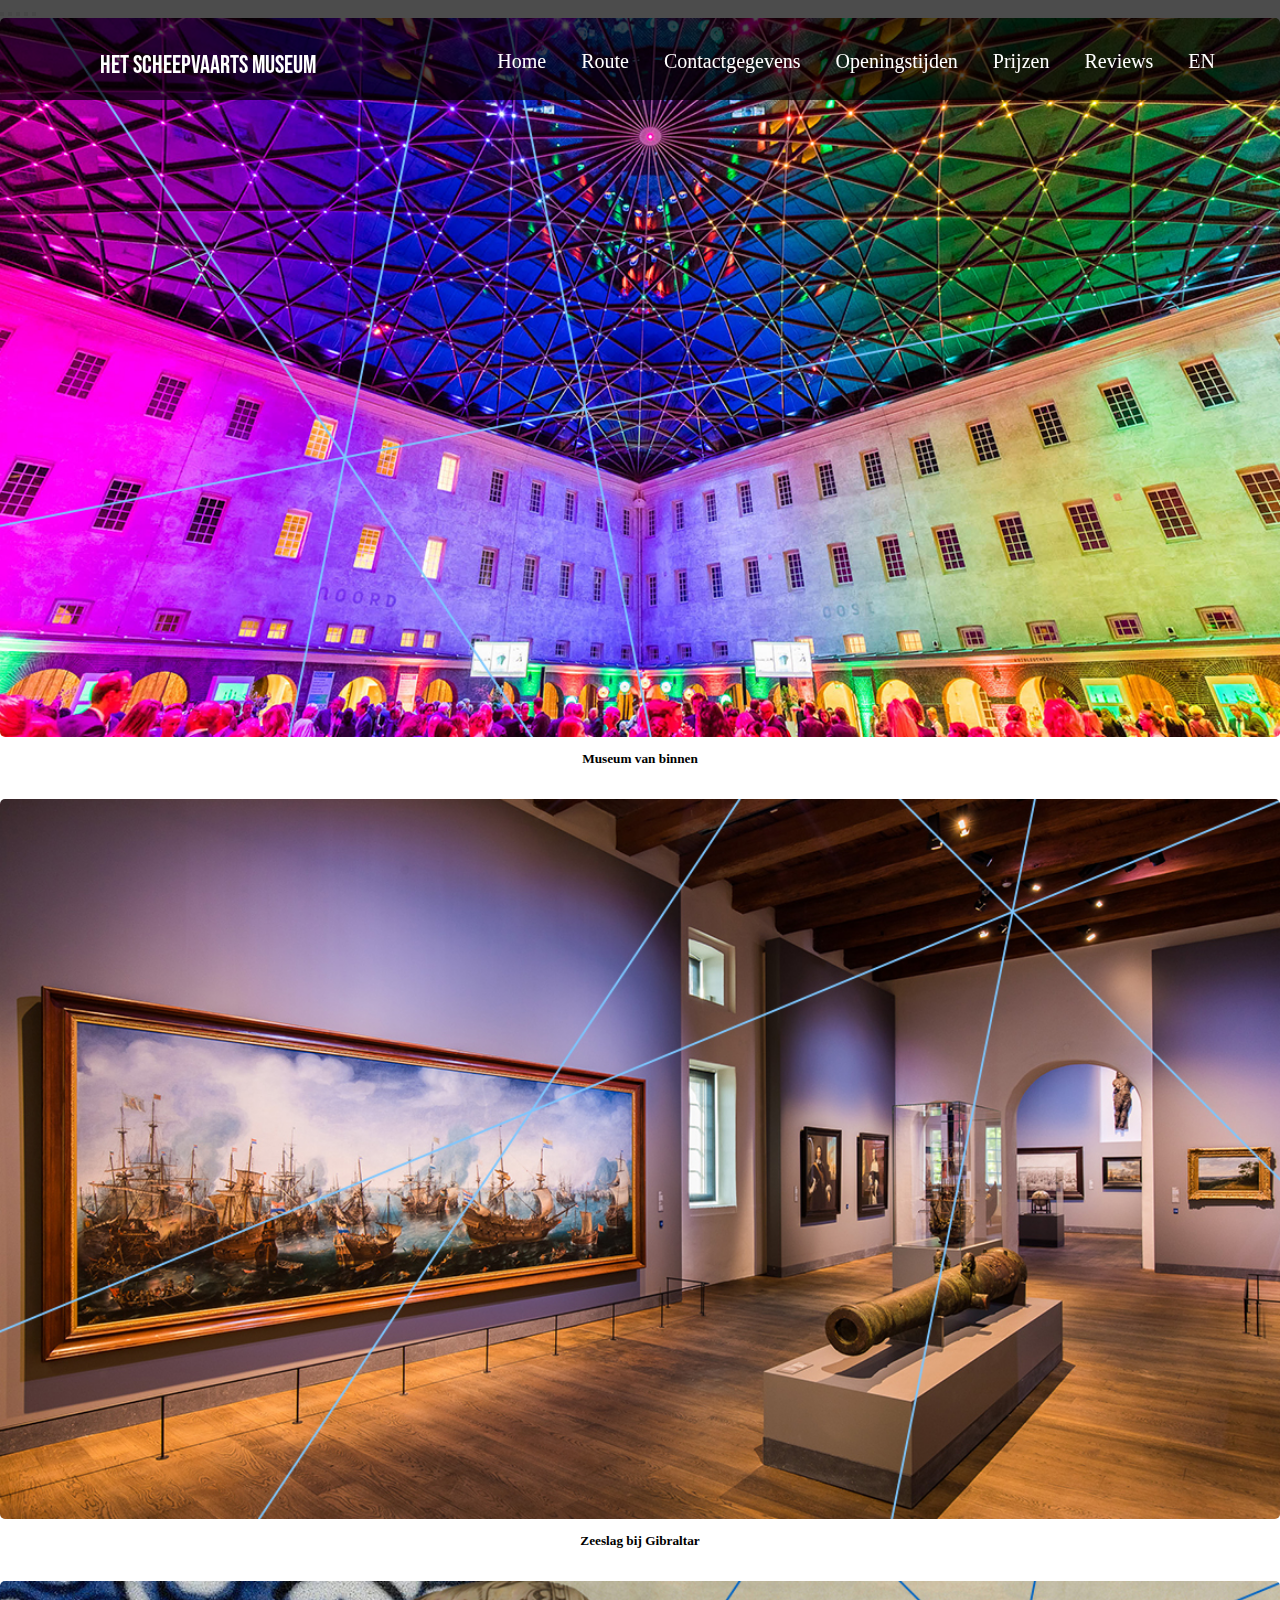
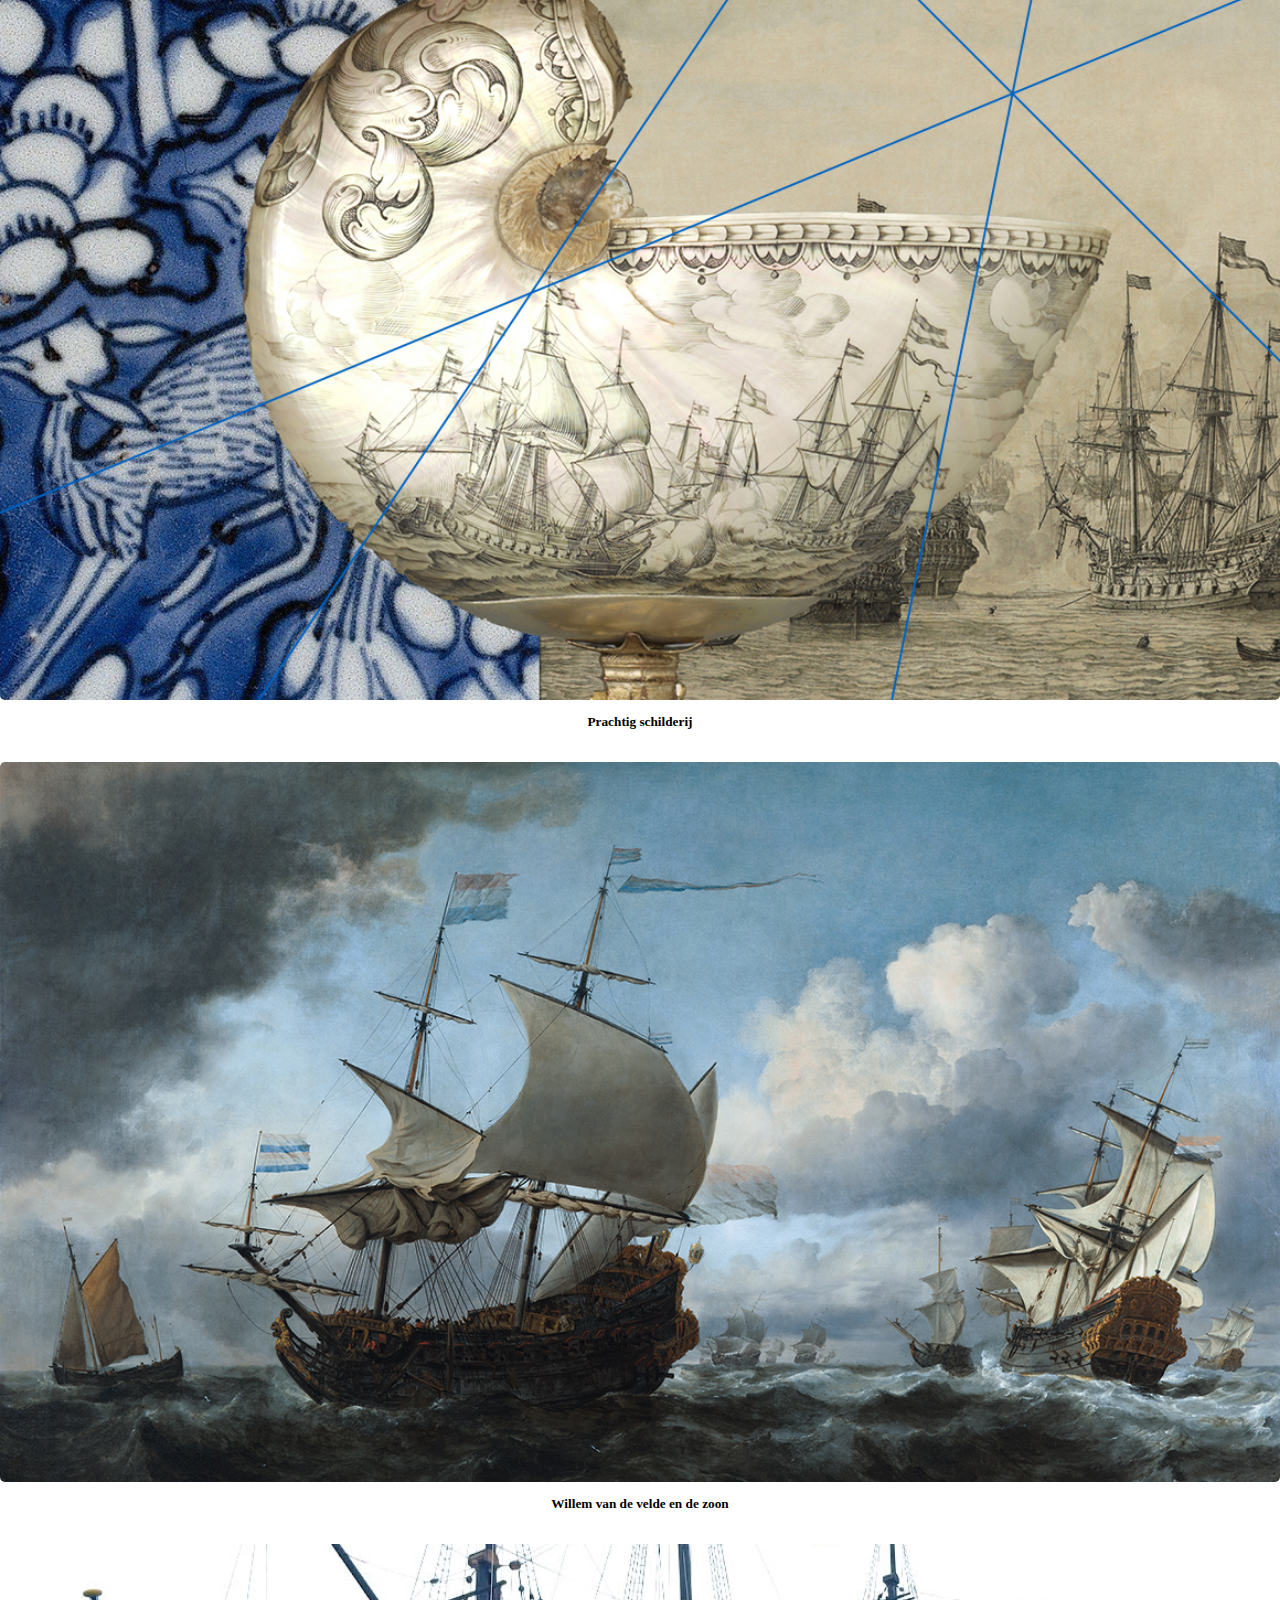
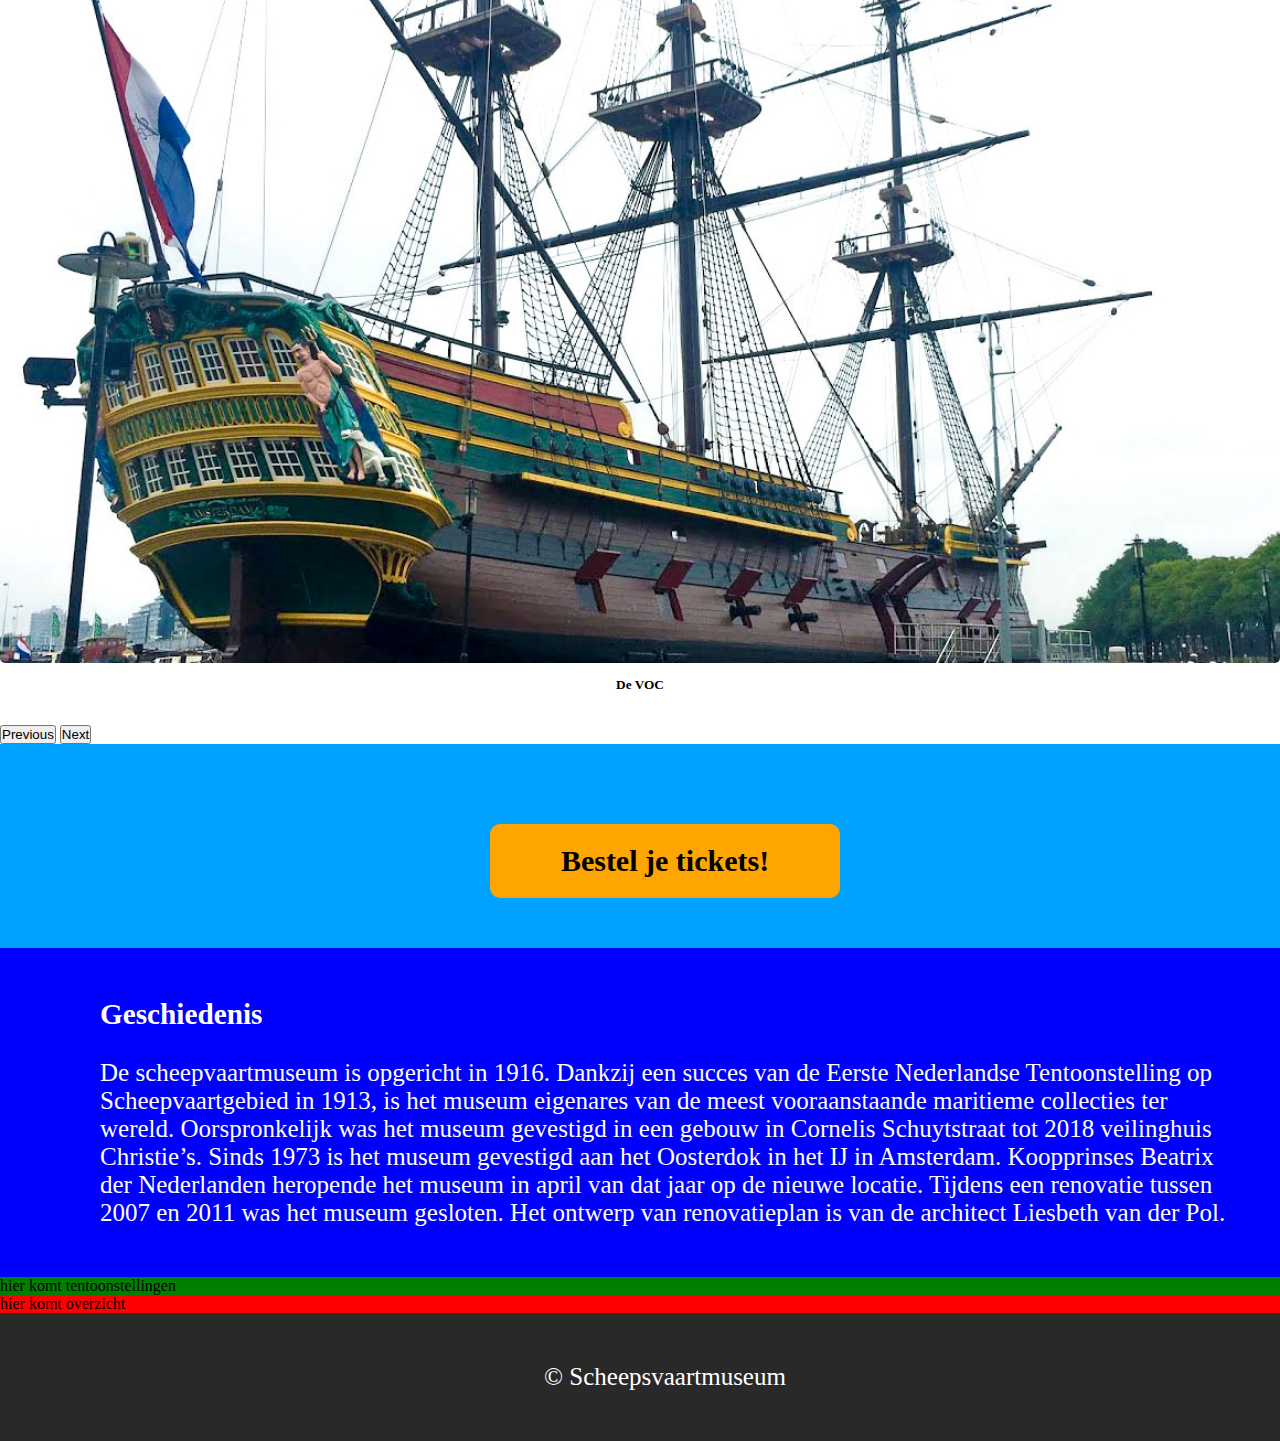
==== index.html @ 56d88766 "nieuwe mappen" ====
<!DOCTYPE html>
<html lang="nl">
<head>
    <meta charset="UTF-8">
    <meta http-equiv="X-UA-Compatible" content="IE=edge">
    <meta name="viewport" content="width=device-width, initial-scale=1.0">
    <title>Scheepsvaartmuseum</title>
    <link href="https://fonts.googleapis.com/css2?family=Aclonica&family=Bebas+Neue&display=swap" rel="stylesheet">
    <link rel="stylesheet" href="css/index.css">
    <link href="https://cdn.jsdelivr.net/npm/bootstrap@5.1.3/dist/css/bootstrap.min.css" rel="stylesheet" integrity="sha384-1BmE4kWBq78iYhFldvKuhfTAU6auU8tT94WrHftjDbrCEXSU1oBoqyl2QvZ6jIW3" crossorigin="anonymous">
    <script src="https://cdn.jsdelivr.net/npm/bootstrap@5.1.3/dist/js/bootstrap.bundle.min.js" integrity="sha384-ka7Sk0Gln4gmtz2MlQnikT1wXgYsOg+OMhuP+IlRH9sENBO0LRn5q+8nbTov4+1p" crossorigin="anonymous"></script>
    <link rel="stylesheet" href="css/style.css">
<head>
<body>
<!-- Header begin -->
    <header>
        <div class="logo">
            <a href="index.html">Het Scheepvaarts Museum</a>
            <div class="nav_bar">
                <ul>
                    <li><a href="index.html">Home</a></li>
                    <li><a href=".html">Route</a></li>
                    <li><a href=".html">Contactgegevens</a></li>
                    <li><a href=".html">Openingstijden</a></li>
                    <li><a href=".html">Prijzen</a></li>
                    <li><a href="reviews.html">Reviews</a></li>
                    <li><a href="eni.html">EN</a></li>
                </ul>
            </div>
        </div> 
    </header>
<!-- Header einde -->

<!-- Slideshow begin -->
    <div id="carouselExampleCaptions" class="carousel slide" data-bs-ride="carousel">
        <div class="carousel-indicators">
          <button type="button" data-bs-target="#carouselExampleCaptions" data-bs-slide-to="0" class="active" aria-current="true" aria-label="Slide 1"></button>
          <button type="button" data-bs-target="#carouselExampleCaptions" data-bs-slide-to="1" aria-label="Slide 2"></button>
          <button type="button" data-bs-target="#carouselExampleCaptions" data-bs-slide-to="2" aria-label="Slide 3"></button>
          <button type="button" data-bs-target="#carouselExampleCaptions" data-bs-slide-to="3" aria-label="Slide 4"></button>
          <button type="button" data-bs-target="#carouselExampleCaptions" data-bs-slide-to="4" aria-label="Slide 5"></button>
        </div>

        <div class="carousel-inner">
          <div class="carousel-item active">
              <img src="img/f-1.jpg" class="d-block w-100" alt="...">
            <div class="carousel-caption d-none d-md-block">
              <h5>Museum van binnen</h5>
              <h3 class="slidercolortekst">Hier zie je een prachtige foto van de Scheepvaart Museum van binnenuit!</h3>
            </div>
          </div>

          <div class="carousel-item">
            <img src="img/f-2.jpg" class="d-block w-100" alt="...">
            <div class="carousel-caption d-none d-md-block">
              <h5>Zeeslag bij Gibraltar</h5>
              <h3 class="slidercolortekst">Op deze foto zie je de grootste schilderij van de collectie van het Scheepsvaartmuseum namelijk de Zeeslag bij Gibraltar!</h3>
            </div>
          </div>

          <div class="carousel-item">
            <img src="img/f-3.jpg" class="d-block w-100" alt="...">
            <div class="carousel-caption d-none d-md-block">
              <h5>Prachtig schilderij</h5>
              <h3 class="slidercolortekst">Hier zie je nog een prachtig schilderij van het collectie in de Scheepsvaartmuseum</h3>
            </div>
          </div>

          <div class="carousel-item">
            <img src="img/f-4.jpg" class="d-block w-100" alt="...">
            <div class="carousel-caption d-none d-md-block">
              <h5>Willem van de velde en de zoon</h5>
              <h3 class="slidercolortekst">Dit is één van de schilderijen van Willem van de velde en de zoon!</h3>
            </div>
          </div>

          <div class="carousel-item">
            <img src="img/f-5.jpg" class="d-block w-100" alt="...">
            <div class="carousel-caption d-none d-md-block">
              <h5>De VOC</h5>
              <h3 class="slidercolortekst">Bij Het Scheepvaart Museum is er een replica van de VOC te vinden!</h3>
            </div>
          </div>
        </div>

        <button class="carousel-control-prev" type="button" data-bs-target="#carouselExampleCaptions" data-bs-slide="prev">
          <span class="carousel-control-prev-icon" aria-hidden="true"></span>
          <span class="visually-hidden">Previous</span>
        </button>
        <button class="carousel-control-next" type="button" data-bs-target="#carouselExampleCaptions" data-bs-slide="next">
          <span class="carousel-control-next-icon" aria-hidden="true"></span>
          <span class="visually-hidden">Next</span>
        </button>
    </div>
<!-- Slideshow einde -->
    <article>
<!-- Tickets begin -->
            <div class="ticketsbg">
                <div class="watistedoen">
                    <a  id="ticket" class="tickets" href="https://tickets.hetscheepvaartmuseum.nl/nl/tickets"><b>Bestel je tickets!</b></a>
                </div>
            </div>    
<!-- Tickets einde -->

<!-- Geschiedenis begin -->
            <div class="achtergrond1">
                <div class="geschiedenisbg">
                    <div class="watistedoen">
                        <h3><b>Geschiedenis</b></h3>
                        <br>    De scheepvaartmuseum is opgericht in 1916.
                                Dankzij een succes van de Eerste Nederlandse Tentoonstelling op Scheepvaartgebied in 1913,
                                is het museum eigenares van de meest vooraanstaande maritieme collecties ter wereld.
                                Oorspronkelijk was het museum gevestigd in een gebouw in Cornelis Schuytstraat tot 2018 veilinghuis Christie’s.
                                Sinds 1973 is het museum gevestigd aan het Oosterdok in het IJ in Amsterdam.
                                Koopprinses Beatrix der Nederlanden heropende het museum in april van dat jaar op de nieuwe locatie.
                                Tijdens een renovatie tussen 2007 en 2011 was het museum gesloten.
                                Het ontwerp van renovatieplan is van de architect Liesbeth van der Pol.
                    </div>
                </div>
            </div>
<!-- Geschiedenis einde -->
        
<!-- Tentoonstellingen begin -->
            <div class="tentoonstelling">
                hier komt tentoonstellingen
            </div>
<!-- Tentoonstellingen einde -->

<!-- Overzicht begin-->
            <div class="overzicht">
                hier komt overzicht
            </div>
<!-- Overzicht einde-->        
    </article>
<!-- Footer begin -->
    <footer>
        <p class="watistedoen">© Scheepsvaartmuseum</p>
    </footer>
<!-- Footer begin -->
</body>
</html>
---- css/style.css ----
*{
    margin: 0;
    padding: 0;
    box-sizing: border-box;
}

header{
    height: 100px;
    background: rgba(0,0,0,0.7);
    width: 100%;
    z-index: 12;
    position: fixed;
}

.logo{
    font-family: 'Bebas Neue';
    font-size: 25px;
    padding: 50px;
    margin-left: 50px;
}

.logo10{
    font-family: 'Bebas Neue';
    font-size: 25px;
    padding: 50px;
    margin-left: 50px;
}

.logo a{
    color: #fff;
    text-decoration: none;
}

.logo a:hover{
    color: #fff;
}

.logo2{
    font-family: 'Bebas Neue';
    font-size: 25px;
    padding: 50px;
    margin-left: 50px;
}

.logo2 a{
    color: #fff;
    text-decoration: none;
}

.logo2 a:hover{
    color: #fff;
}

.nav_bar{
    font-family: 'poppins';
    font-size: 20px;
    float: right;
    list-style: none;
}

.nav_bar li{
    display: inline-block;
}

.nav_bar li a{
    padding: 15px;
}

.nav_bar li a:hover{
    background: #7D7A7A;
    color: #fff;
    border: 1px solid #000;
    border-radius: 5px;
    border-width: 0 auto;
}

article{
    width:100%;
    margin: 0 auto;
}

.ticketsbg{
    background: rgb(0, 162, 255)
}

.geschiedenisbg{
    background: rgb(0, 0, 255);
    color: white;
}

.geschiedenis{
    background: rgb(0, 0, 255);
    color: white;
    text-align: center;
}

.tentoonstelling{
    background: green;
}

.overzicht{
    background: red;
}

.watistedoen{
    font-size: 25px;
    padding: 50px;
    margin-left: 50px;
}

.carsousel-item img{
    -webkit-backgournd-size: cover;
    background-size: cover;
    background-position: center center;
    background-repeat: no-repeat;
    width: auto;
    height: 100vh;
    filter: brightness(80%)
}

.box{
    background: rgba(0,0,0,0.5);
    width: 100%;
    padding: 25px;
}

.box p{
    text-align: justify;
}

.padding{
    border-top: 1px solid black;
    display: flex;
}

.box-1{
    width: 300px;
    height: 400px;
    background-repeat: no-repeat;
    background-size: cover;
    box-shadow: 2px 2px 12px rgba(0,0,0,0.3);
    display: flex;
    justify-content: center;
    align-items: center;
    flex-direction: column;
    border-radius: 11%;
}
  
.box-2{
    width: 300px;
    height: 400px;
    background-repeat: no-repeat;
    background-size: cover;
    box-shadow: 2px 2px 12px rgba(0,0,0,0.3);
    display: flex;
    justify-content: center;
    align-items: center;
    flex-direction: column;
    border-radius: 11%;
}
  
.box-3{
    width: 300px;
    height: 400px;
    background-repeat: no-repeat;
    background-size: cover;
    box-shadow: 2px 2px 12px rgba(0,0,0,0.3);
    display: flex;
    justify-content: center;
    align-items: center;
    flex-direction: column;
    border-radius: 11%;
}
  
.box-container{
    display: flex;
    justify-content: space-evenly;
}
  
  
.box-1 span{
    width: 40px;
    height: 40px;
    border-radius: 50%;
    background-color: blue;
    display: flex;
    justify-content: center;
    align-items: center;
    font-family: calibri;
    font-weight: bold;
}
  
.box-2 span{
    width: 40px;
    height: 40px;
    border-radius: 50%;
    background-color: blue;
    display: flex;
    justify-content: center;
    align-items: center;
    font-family: calibri;
    font-weight: bold;
}

.box-3 span{
    width: 40px;
    height: 40px;
    border-radius: 50%;
    background-color: blue;
    display: flex;
    justify-content: center;
    align-items: center;
    font-family: calibri;
    font-weight: bold;
}

.box-1 p:nth-child(2){
    color: blue;
    font-family: calibri;
    font-size: 23px;
    line-height: 29px
}
  
.box-2 p:nth-child(2){
    color: blue;
    font-family: calibri;
    font-size: 23px;
    line-height: 29px
}

.box-3 p:nth-child(2){
    color: blue;
    font-family: calibri;
    font-size: 23px;
    line-height: 29px
}

.box-1 p:nth-child(2){
    font-family: calibri;
    text-align: center;
    width: 230px;
    margin: 0px 0px 20px 0px;
    color: #8f8f8f8f;
}

.box-2 p:nth-child(2){
    font-family: calibri;
    text-align: center;
    width: 230px;
    margin: 0px 0px 20px 0px;
    color: #8f8f8f8f;
}
   
.box-3 p:nth-child(2){
    font-family: calibri;
    text-align: center;
    width: 230px;
    margin: 0px 0px 20px 0px;
    color: #8f8f8f8f;
}

footer{
    background: rgb(41, 41, 41);
    left: 0;
    bottom: 0;
    width: 100%;
    text-align: center;
}

footer > p{
    color: white;
}

.tickets:hover{
    transform: scale(1.05);
}

.tickets{
    margin: auto;
    width: 350px;
    display: flex;
    flex-basis: 31%;
    background: orange;
    border-radius: 10px;
    margin-bottom: 0;
    padding: 20px 12px;
    box-sizing: border-box;
    margin-top: 30px;
    font-size: 30px;
    color: black;
    font-style: normal;
    align-items: center;
    justify-content: center;
    text-decoration: none;
}

img{
    width: 100%;
    border-radius: 5px;
    transition: 0.2s transform;
    object-fit: cover;
}

.slidercolortekst{
    color: white;
}

h5{
    text-align: center;
    font-weight: 600;
    margin: 10px 0;
}

.extra{
    height: 110px;
}

@media screen and (max-width: 600px){
    h1{
        font-size: 180%;
    }
    footer > p{
        width: 100vw;
        padding-left: 600px;
    }
    .nav_bar{
        width: 100%;
        position: absolute;
        top: 75px;
        right: 0;
        z-index: 2;
    }
    .nav_bar li{
        display: block;
        margin-top: 10px;
        margin-bottom: 10px;
    }
    .nav_bar li a{
        color: #fff;
    }
}

@media screen and (max-width:600px){
    body{
        font-size: 16px;
        width: 100vw;
    }
    .content{
        width: 80%;
    }
    .content > h1{
        font-size: 180%;
    }
    .fotoslider{
        width: auto;
        height: 375;
    }   
    footer > p{
        width: 100vw;
        padding-left: 60px;
    }
    .row{
        display:block;
    }
    .box-container{
        display: block;
    }
}
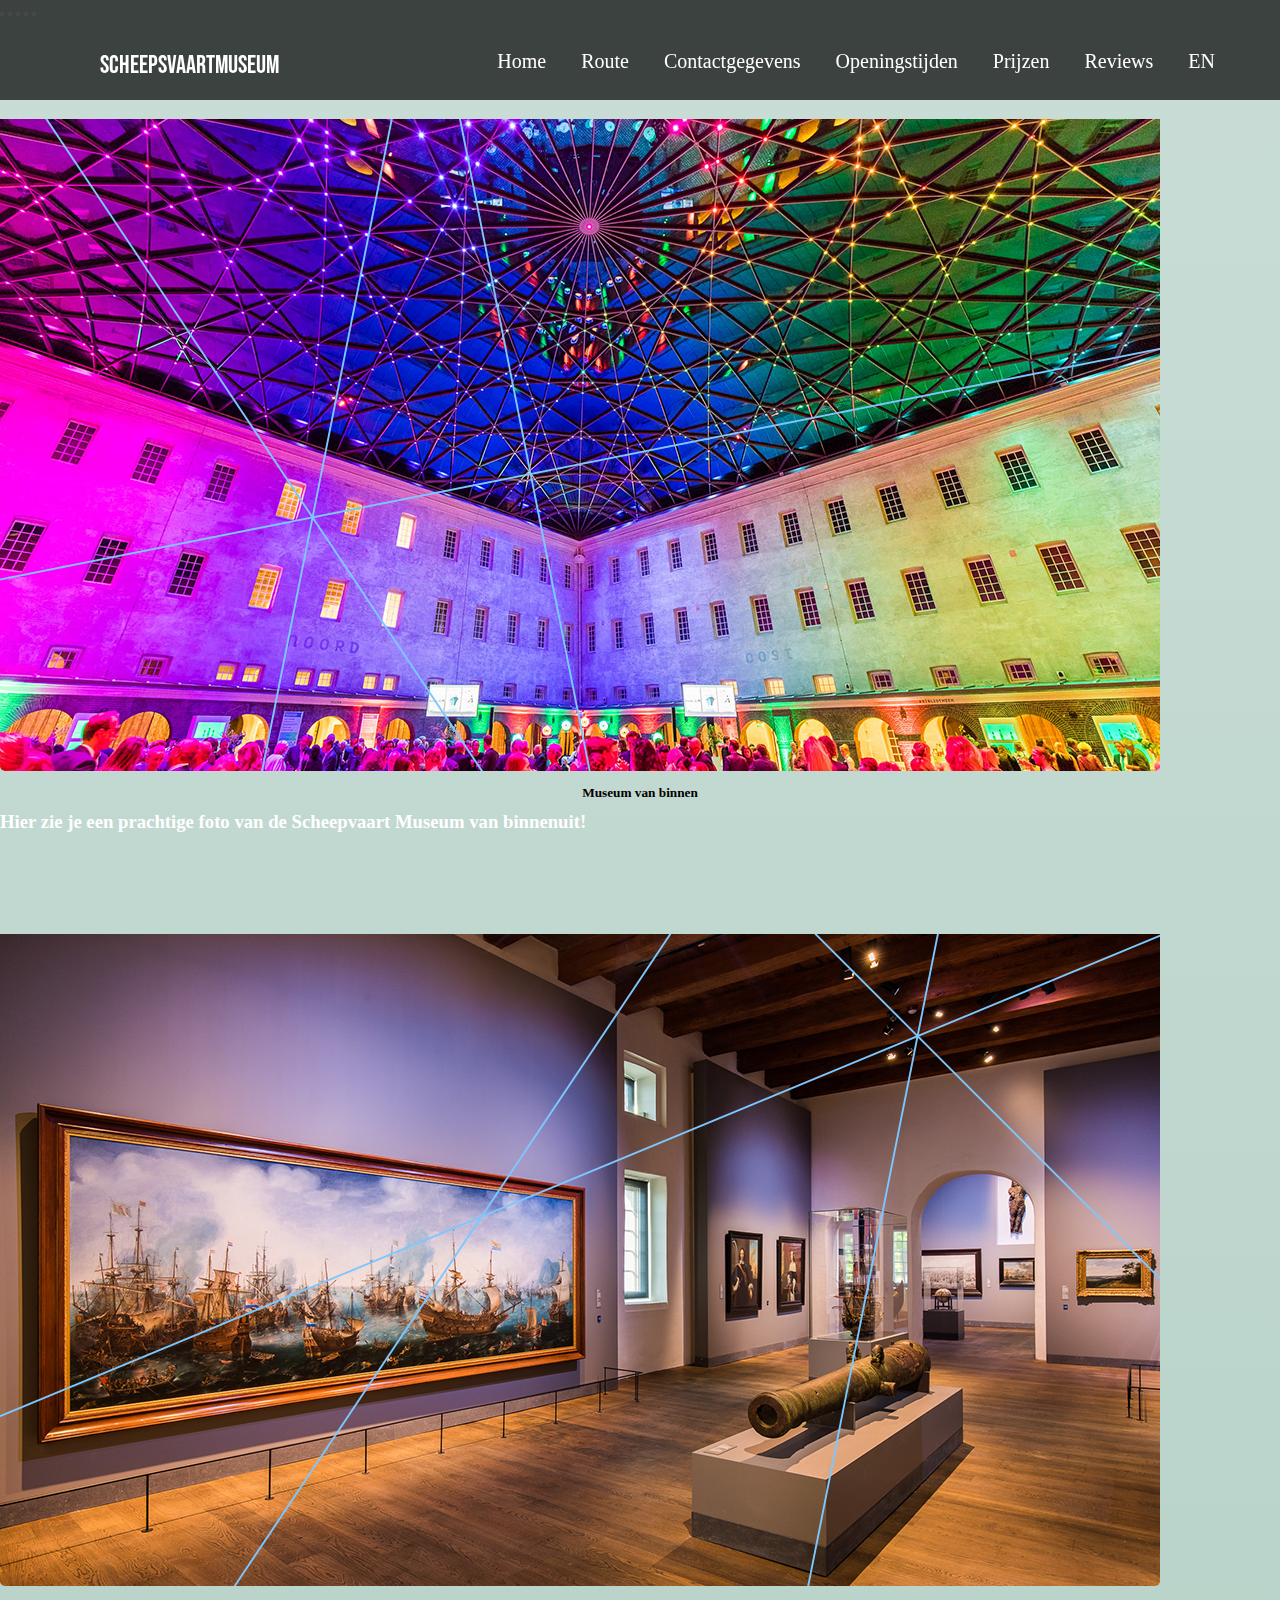
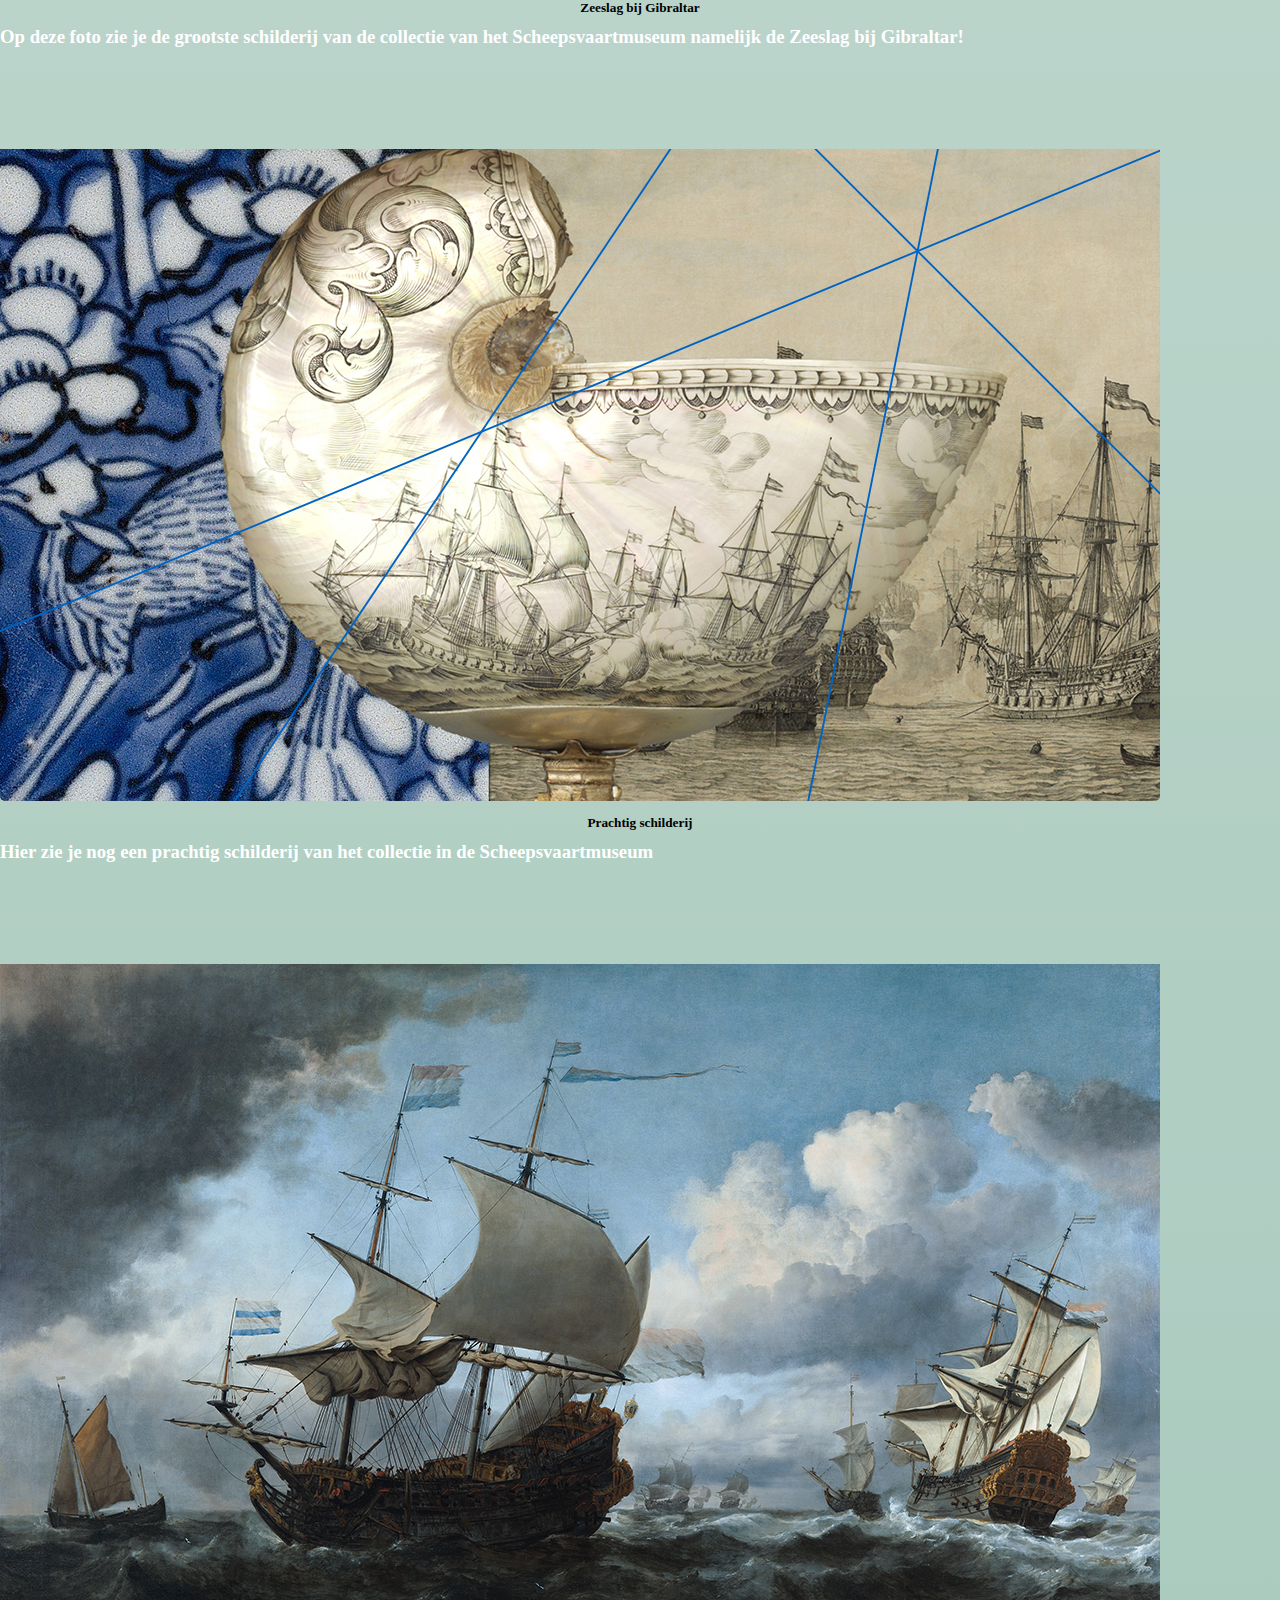
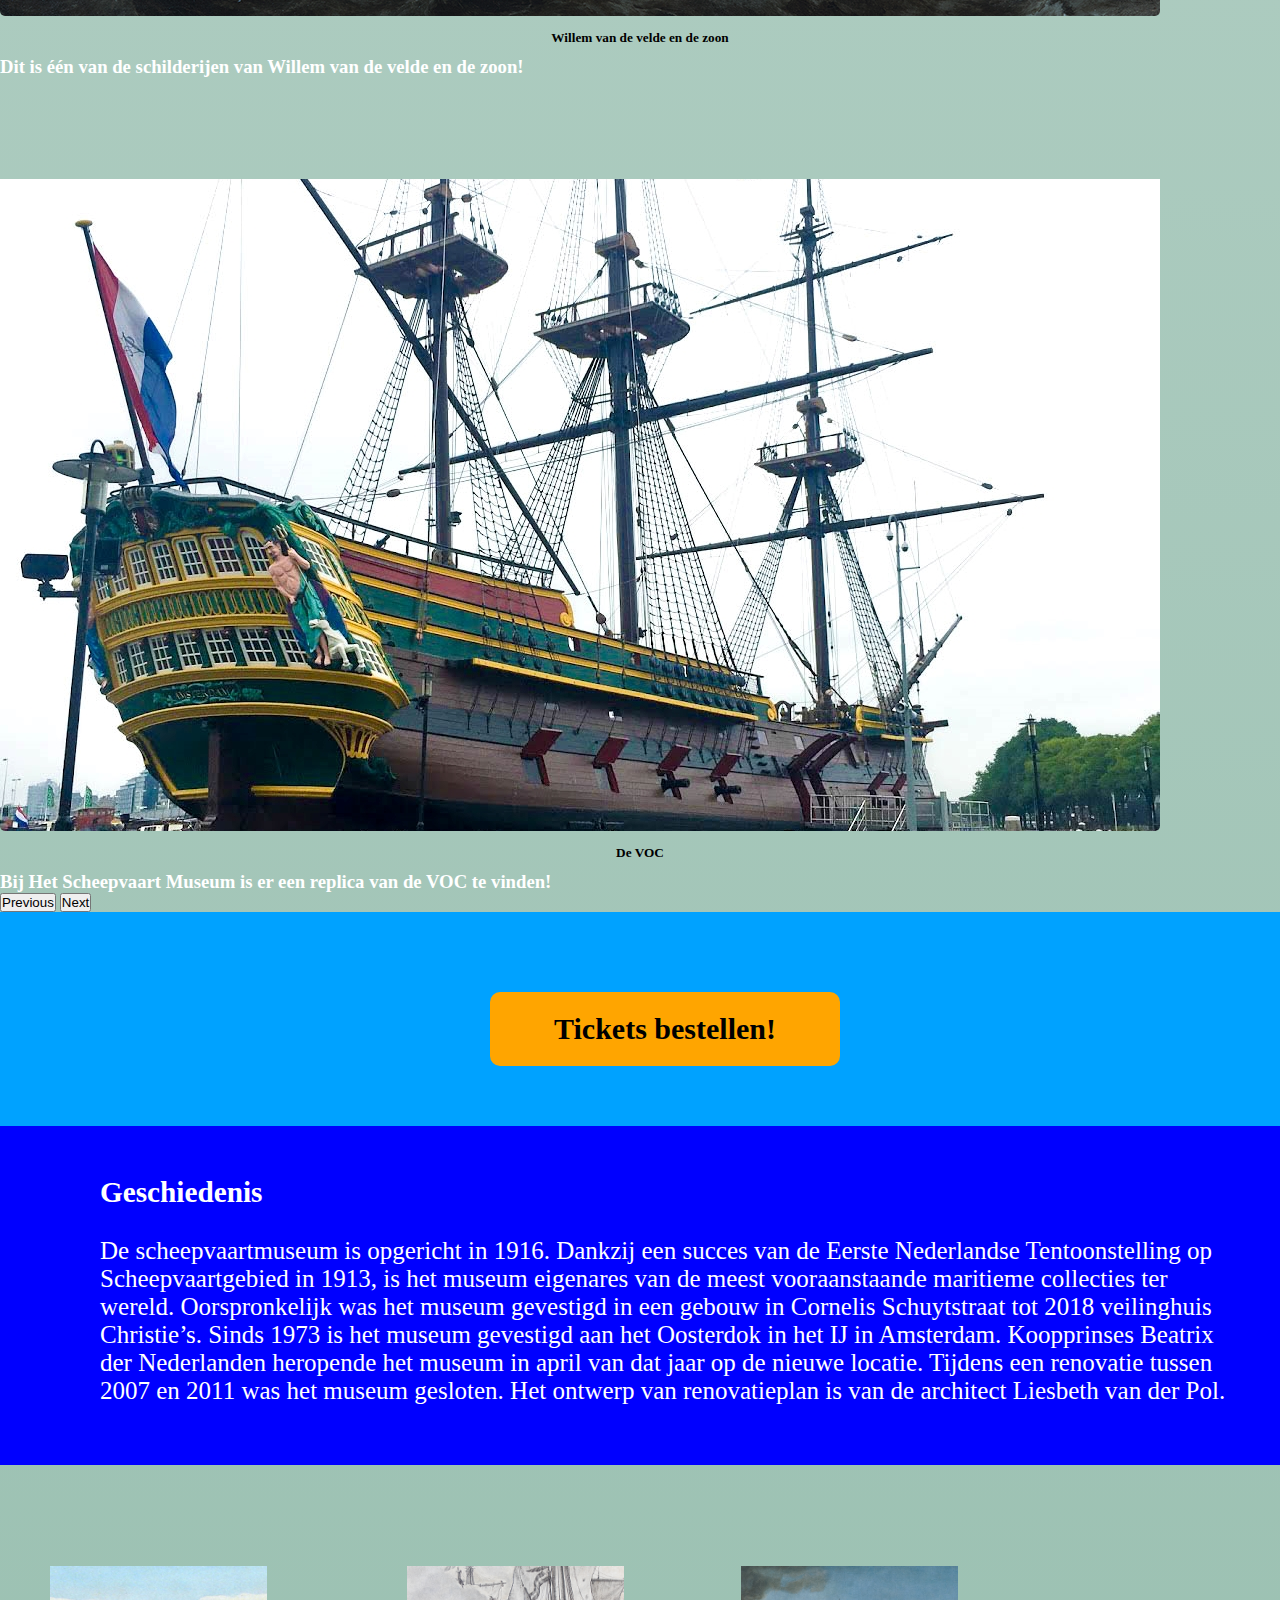
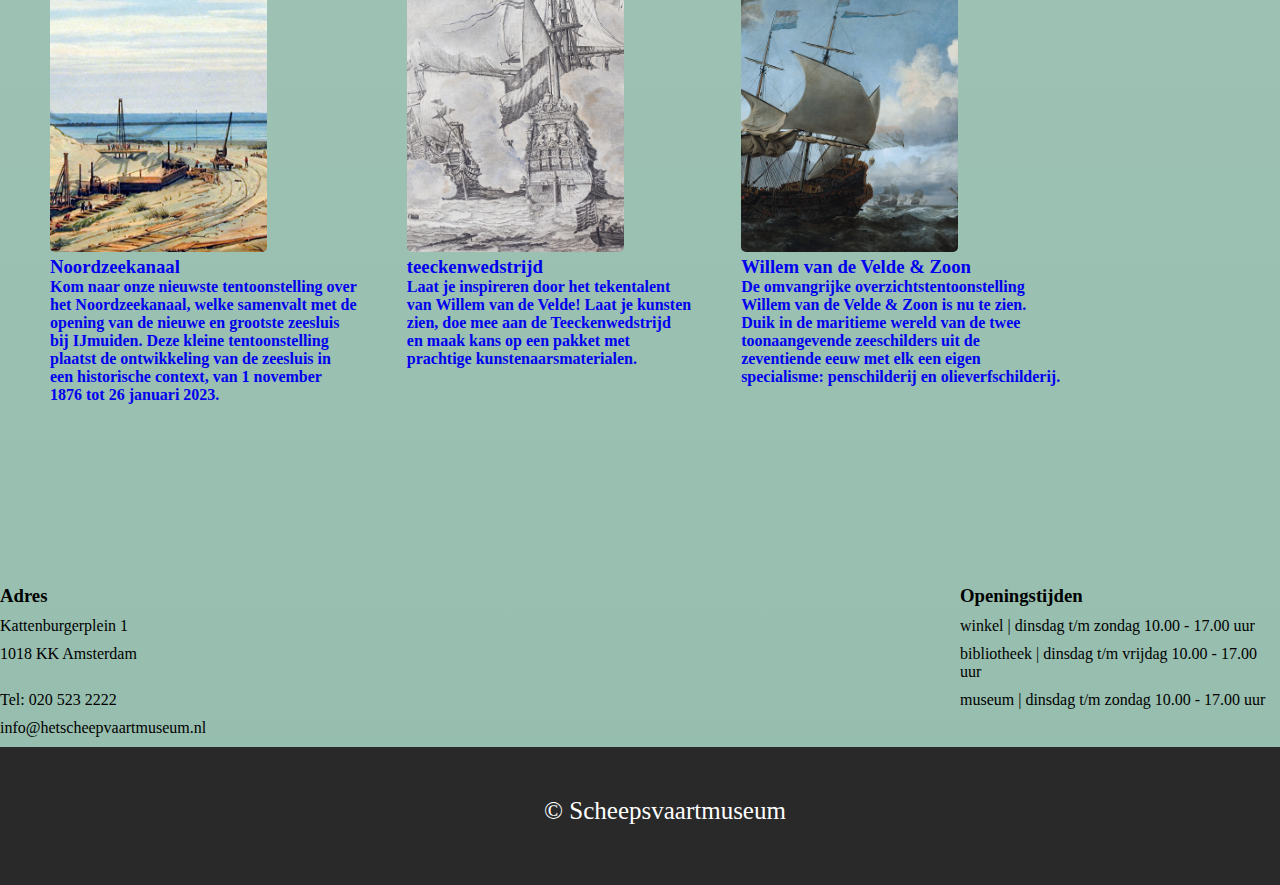
==== commit 44bca297: "geupdated" ====
--- a/index.html
+++ b/index.html
@@ -9,26 +9,26 @@
     <link rel="stylesheet" href="css/index.css">
     <link href="https://cdn.jsdelivr.net/npm/bootstrap@5.1.3/dist/css/bootstrap.min.css" rel="stylesheet" integrity="sha384-1BmE4kWBq78iYhFldvKuhfTAU6auU8tT94WrHftjDbrCEXSU1oBoqyl2QvZ6jIW3" crossorigin="anonymous">
     <script src="https://cdn.jsdelivr.net/npm/bootstrap@5.1.3/dist/js/bootstrap.bundle.min.js" integrity="sha384-ka7Sk0Gln4gmtz2MlQnikT1wXgYsOg+OMhuP+IlRH9sENBO0LRn5q+8nbTov4+1p" crossorigin="anonymous"></script>
-    <link rel="stylesheet" href="css/style.css">
+    <link rel="stylesheet" href="css/style2.css">
 <head>
 <body>
 <!-- Header begin -->
-    <header>
-        <div class="logo">
-            <a href="index.html">Het Scheepvaarts Museum</a>
-            <div class="nav_bar">
-                <ul>
-                    <li><a href="index.html">Home</a></li>
-                    <li><a href=".html">Route</a></li>
-                    <li><a href=".html">Contactgegevens</a></li>
-                    <li><a href=".html">Openingstijden</a></li>
-                    <li><a href=".html">Prijzen</a></li>
-                    <li><a href="reviews.html">Reviews</a></li>
-                    <li><a href="eni.html">EN</a></li>
-                </ul>
-            </div>
-        </div> 
-    </header>
+<header>
+  <div class="logo">
+      <a href="index.html">Scheepsvaartmuseum</a>
+      <div class="nav_bar">
+          <ul>
+              <li><a href="index.html">Home</a></li>
+              <li><a href="route.html">Route</a></li>
+              <li><a href="contacten.html">Contactgegevens</a></li>
+              <li><a href="openingstijden.html">Openingstijden</a></li>
+              <li><a href="prijzen.html">Prijzen</a></li>
+              <li><a href="reviews.html">Reviews</a></li>
+              <li><a href="eni.html">EN</a></li>
+          </ul>
+      </div>
+  </div> 
+</header>
 <!-- Header einde -->
 
 <!-- Slideshow begin -->
@@ -97,7 +97,7 @@
 <!-- Tickets begin -->
             <div class="ticketsbg">
                 <div class="watistedoen">
-                    <a  id="ticket" class="tickets" href="https://tickets.hetscheepvaartmuseum.nl/nl/tickets"><b>Bestel je tickets!</b></a>
+                    <a  id="ticket" class="tickets" href="https://tickets.hetscheepvaartmuseum.nl/nl/tickets"><b>Tickets bestellen!</b></a>
                 </div>
             </div>    
 <!-- Tickets einde -->
@@ -121,15 +121,74 @@
 <!-- Geschiedenis einde -->
         
 <!-- Tentoonstellingen begin -->
-            <div class="tentoonstelling">
-                hier komt tentoonstellingen
-            </div>
+  	        <main class="tmain1">
+              <div class="tent-container">
+                <div class="tentt">
+                  <a href="https://www.hetscheepvaartmuseum.nl/doen/tentoonstellingen/noordzeekanaal">
+                    <img src="img/ten1.png" class="imgtent">
+                  </a>
+                  <a href="https://www.hetscheepvaartmuseum.nl/doen/tentoonstellingen/noordzeekanaal">
+                    <h3>Noordzeekanaal</h3>
+                  </a>
+                  <p><b><a href="https://www.hetscheepvaartmuseum.nl/doen/tentoonstellingen/noordzeekanaal" 
+                    target="_blank">Kom naar onze nieuwste tentoonstelling over<br> 
+                    het Noordzeekanaal, welke samenvalt met de<br> 
+                    opening van de nieuwe en grootste zeesluis<br> 
+                    bij IJmuiden. Deze kleine tentoonstelling<br> 
+                    plaatst de ontwikkeling van de zeesluis in<br> 
+                    een historische context, van 1 november<br> 
+                    1876 tot 26 januari 2023.
+                  </a></b></p>
+                </div>
+                <div class="tentt">
+                  <a href="https://www.hetscheepvaartmuseum.nl/doen/tentoonstellingen/willem-van-de-velde-en-zoon/teeckenwedstrijd">
+                    <img src="img/ten2.png" class="imgtent">
+                  </a>
+                  <a href="https://www.hetscheepvaartmuseum.nl/doen/tentoonstellingen/willem-van-de-velde-en-zoon/teeckenwedstrijd">
+                      <h3>teeckenwedstrijd</h3>
+                  </a>
+                  <p><b><a href="https://www.hetscheepvaartmuseum.nl/doen/tentoonstellingen/willem-van-de-velde-en-zoon/teeckenwedstrijd" 
+                          target="_blank">Laat je inspireren door het tekentalent<br> 
+                          van Willem van de Velde! Laat je kunsten<br> 
+                          zien, doe mee aan de Teeckenwedstrijd<br> 
+                          en maak kans op een pakket met<br> 
+                          prachtige kunstenaarsmaterialen.
+                  </a></b></p>
+                </div>
+                <div class="tentt">
+                  <a href="https://www.hetscheepvaartmuseum.nl/doen/tentoonstellingen/willem-van-de-velde-en-zoon">
+                    <img src="img/ten3.png" class="imgtent">
+                  </a>
+                  <a href="https://www.hetscheepvaartmuseum.nl/doen/tentoonstellingen/willem-van-de-velde-en-zoon">
+                      <h3>Willem van de Velde & Zoon</h3>
+                  </a>
+                  <p><b><a href="https://www.hetscheepvaartmuseum.nl/doen/tentoonstellingen/willem-van-de-velde-en-zoon "target="_blank">
+                          De omvangrijke overzichtstentoonstelling<br> 
+                          Willem van de Velde & Zoon is nu te zien.<br> 
+                          Duik in de maritieme wereld van de twee<br> 
+                          toonaangevende zeeschilders uit de<br> 
+                          zeventiende eeuw met elk een eigen<br> 
+                          specialisme: penschilderij en olieverfschilderij.
+                  </a></b></p>
+                </div>
+            </div>
+          </main>
 <!-- Tentoonstellingen einde -->
 
 <!-- Overzicht begin-->
-            <div class="overzicht">
-                hier komt overzicht
-            </div>
+<main class="main3">
+  <section class="Prices">
+      <ul class="buy">
+          <li>
+              <span><h3>Adres</h3></span><span></span><span></span><span><h3>Openingstijden</h3></span>
+          </li>
+          <li><span>Kattenburgerplein 1</span><span></span><span></span><span>winkel | dinsdag t/m zondag 10.00 - 17.00 uur</span></li>
+          <li><span>1018 KK Amsterdam</span><span></span><span></span><span>bibliotheek | dinsdag t/m vrijdag 10.00 - 17.00 uur</span></li>
+          <li><span>Tel: 020 523 2222</span><span></span><span></span><span>museum | dinsdag t/m zondag 10.00 - 17.00 uur</span></li>
+          <li><span>info@hetscheepvaartmuseum.nl</span><span></span><span></span><span></span></li>
+      </ul>
+  </section>
+  </main>
 <!-- Overzicht einde-->        
     </article>
 <!-- Footer begin -->
--- a/css/style2.css
+++ b/css/style2.css
@@ -0,0 +1,505 @@
+*{
+    margin: 0;
+    padding: 0;
+    box-sizing: border-box;
+}
+
+body{
+    background: linear-gradient(#c9ddd6, #95bdad);
+}
+
+main{
+    min-height: 80vh;
+}
+
+.main3{
+    min-height: 0vh;
+}
+
+.main4{
+    min-height: 74vh;
+}
+
+html{
+    scroll-behavior: smooth;
+}
+
+.titels{
+    width: 60%;
+    margin:0 ;
+    padding-left:20px;
+    padding-top:20px;
+}
+
+.titels > h1{
+    margin-bottom: 15px;
+}
+
+.titels > .h31{
+    margin-top: 15px;
+}
+
+.titels > .h30{
+    margin-bottom: 15px;
+}
+
+.contact{
+    width: 60%;
+    margin:0 ;
+    padding-left:20px;
+    padding-top:20px;
+}
+
+.contact > h1{
+    margin-bottom: 15px;
+}
+
+.contact > .h31{
+    margin-top: 15px;
+}
+
+.contact > .h30{
+    margin-bottom: 15px;
+}
+
+.Prijzen{ 
+    margin-left: 50%;
+}
+
+.headers{
+    margin-bottom: 15px;
+}
+
+header{
+    height: 100px;
+    background: rgba(0,0,0,0.7);
+    width: 100%;
+    z-index: 12;
+    position: fixed;
+}
+
+.header{
+    background: black;
+    display: flex;
+    height: 80px;
+    justify-content: space-between;
+    align-items: center;
+    padding: 20px;
+    padding-left: 40px;
+}
+
+.logo{
+    font-family: 'Bebas Neue';
+    font-size: 25px;
+    padding: 50px;
+    margin-left: 50px;
+}
+
+.logo10{
+    font-family: 'Bebas Neue';
+    font-size: 25px;
+    padding: 50px;
+    margin-left: 50px;
+}
+
+.logo a{
+    color: #fff;
+    text-decoration: none;
+}
+
+.logo a:hover{
+    color: #fff;
+}
+
+.logo2{
+    font-family: 'Bebas Neue';
+    font-size: 25px;
+    padding: 50px;
+    margin-left: 50px;
+}
+
+.logo2 a{
+    color: #fff;
+    text-decoration: none;
+}
+
+.logo2 a:hover{
+    color: #fff;
+}
+
+.nav_bar{
+    font-family: 'poppins';
+    font-size: 20px;
+    float: right;
+    list-style: none;
+}
+
+.nav_bar li{
+    display: inline-block;
+}
+
+.nav_bar li a{
+    padding: 15px;
+    color: white;
+}
+
+.Home1{
+    color: white;
+}
+
+.nav_bar li a:hover{
+    background: #7D7A7A;
+    color: #fff;
+    border: 1px solid #000;
+    border-radius: 5px;
+    border-width: 0 auto;
+}
+
+article{
+    width:100%;
+    margin: 0 auto;
+}
+
+.ticketsbg{
+    background: rgb(0, 162, 255)
+}
+
+.geschiedenisbg{
+    background: rgb(0, 0, 255);
+    color: white;
+}
+
+.geschiedenis{
+    background: rgb(0, 0, 255);
+    color: white;
+    text-align: center;
+}
+
+.tentoonstelling{
+    background: green;
+}
+
+.watistedoen{
+    font-size: 25px;
+    padding: 50px;
+    margin-left: 50px;
+    padding-bottom: 60px;
+}
+
+.carsousel-item img{
+    -webkit-backgournd-size: cover;
+    background-size: cover;
+    background-position: center center;
+    background-repeat: no-repeat;
+    width: auto;
+    height: 100vh;
+    filter: brightness(80%)
+}
+
+.box{
+    background: rgba(0,0,0,0.5);
+    width: 100%;
+    padding: 25px;
+}
+
+.box p{
+    text-align: justify;
+}
+
+.padding{
+    border-top: 1px solid black;
+    display: flex;
+}
+
+.box-1{
+    width: 300px;
+    height: 400px;
+    background-repeat: no-repeat;
+    background-size: cover;
+    box-shadow: 2px 2px 12px rgba(0,0,0,0.3);
+    display: flex;
+    justify-content: center;
+    align-items: center;
+    flex-direction: column;
+    border-radius: 11%;
+}
+  
+.box-2{
+    width: 300px;
+    height: 400px;
+    background-repeat: no-repeat;
+    background-size: cover;
+    box-shadow: 2px 2px 12px rgba(0,0,0,0.3);
+    display: flex;
+    justify-content: center;
+    align-items: center;
+    flex-direction: column;
+    border-radius: 11%;
+}
+  
+.box-3{
+    width: 300px;
+    height: 400px;
+    background-repeat: no-repeat;
+    background-size: cover;
+    box-shadow: 2px 2px 12px rgba(0,0,0,0.3);
+    display: flex;
+    justify-content: center;
+    align-items: center;
+    flex-direction: column;
+    border-radius: 11%;
+}
+  
+.box-container{
+    display: flex;
+    justify-content: space-evenly;
+}
+  
+  
+.box-1 span{
+    width: 40px;
+    height: 40px;
+    border-radius: 50%;
+    background-color: blue;
+    display: flex;
+    justify-content: center;
+    align-items: center;
+    font-family: calibri;
+    font-weight: bold;
+}
+  
+.box-2 span{
+    width: 40px;
+    height: 40px;
+    border-radius: 50%;
+    background-color: blue;
+    display: flex;
+    justify-content: center;
+    align-items: center;
+    font-family: calibri;
+    font-weight: bold;
+}
+
+.box-3 span{
+    width: 40px;
+    height: 40px;
+    border-radius: 50%;
+    background-color: blue;
+    display: flex;
+    justify-content: center;
+    align-items: center;
+    font-family: calibri;
+    font-weight: bold;
+}
+
+.box-1 p:nth-child(2){
+    color: blue;
+    font-family: calibri;
+    font-size: 23px;
+    line-height: 29px
+}
+  
+.box-2 p:nth-child(2){
+    color: blue;
+    font-family: calibri;
+    font-size: 23px;
+    line-height: 29px
+}
+
+.box-3 p:nth-child(2){
+    color: blue;
+    font-family: calibri;
+    font-size: 23px;
+    line-height: 29px
+}
+
+.box-1 p:nth-child(2){
+    font-family: calibri;
+    text-align: center;
+    width: 230px;
+    margin: 0px 0px 20px 0px;
+    color: #8f8f8f8f;
+}
+
+.box-2 p:nth-child(2){
+    font-family: calibri;
+    text-align: center;
+    width: 230px;
+    margin: 0px 0px 20px 0px;
+    color: #8f8f8f8f;
+}
+   
+.box-3 p:nth-child(2){
+    font-family: calibri;
+    text-align: center;
+    width: 230px;
+    margin: 0px 0px 20px 0px;
+    color: #8f8f8f8f;
+}
+
+footer{
+    background: rgb(41, 41, 41);
+    left: 0;
+    bottom: 0;
+    width: 100%;
+    text-align: center;
+}
+
+footer > p{
+    color: white;
+}
+
+.tickets:hover{
+    transform: scale(1.05);
+}
+
+.tickets{
+    margin: auto;
+    width: 350px;
+    display: flex;
+    flex-basis: 31%;
+    background: orange;
+    border-radius: 10px;
+    margin-bottom: 0;
+    padding: 20px 12px;
+    box-sizing: border-box;
+    margin-top: 30px;
+    font-size: 30px;
+    color: black;
+    font-style: normal;
+    align-items: center;
+    justify-content: center;
+    text-decoration: none;
+}
+
+img{
+    padding-top: 101px;
+    border-radius: 5px;
+    transition: 0.2s transform;
+    object-fit: cover;
+}
+
+.slidercolortekst{
+    color: white;
+}
+
+h5{
+    text-align: center;
+    font-weight: 600;
+    margin: 10px 0;
+}
+
+.extra{
+    height: 110px;
+}
+
+@media screen and (max-width: 600px){
+    h1{
+        font-size: 180%;
+    }
+    footer > p{
+        width: 100vw;
+        padding-left: 600px;
+    }
+    .nav_bar{
+        width: 100%;
+        position: absolute;
+        top: 75px;
+        right: 0;
+        z-index: 2;
+    }
+    .nav_bar li{
+        display: block;
+        margin-top: 10px;
+        margin-bottom: 10px;
+    }
+    .nav_bar li a{
+        color: #fff;
+    }
+}
+
+@media screen and (max-width:600px){
+    body{
+        font-size: 16px;
+        width: 100vw;
+    }
+    .content{
+        width: 80%;
+    }
+    .content > h1{
+        font-size: 180%;
+    }
+    .fotoslider{
+        width: auto;
+        height: 375;
+    }   
+    footer > p{
+        width: 100vw;
+        padding-left: 60px;
+    }
+    .row{
+        display:block;
+    }
+    .box-container{
+        display: block;
+    }
+}
+
+.mapAndContact{
+    display:flex;
+}
+
+.Prices{
+    display: flex;
+}
+
+.buy{
+    width:100%;
+}
+
+.buy > li{
+    display:flex;
+    margin-bottom: 10px;
+    
+}
+
+.buy > li > span {
+    display:block;
+    width:30%;  
+}
+
+/* unvisited link */
+a:link {
+    text-decoration: none;
+  }
+  
+  /* visited link */
+  a:visited {
+    color: black;
+    text-decoration: none;
+  }
+  
+  /* mouse over link */
+  a:hover {
+    color: cyan;
+    text-decoration: underline;
+  }
+  
+  /* selected link */
+  a:active {
+    color: yellow;
+    text-decoration: underline;
+  }
+
+.tent-container{
+    display: flex;
+}
+
+.imgtent{
+    height: 387px;
+    width: 217px;
+}
+
+.tentt{
+    margin-left: 50px;
+}